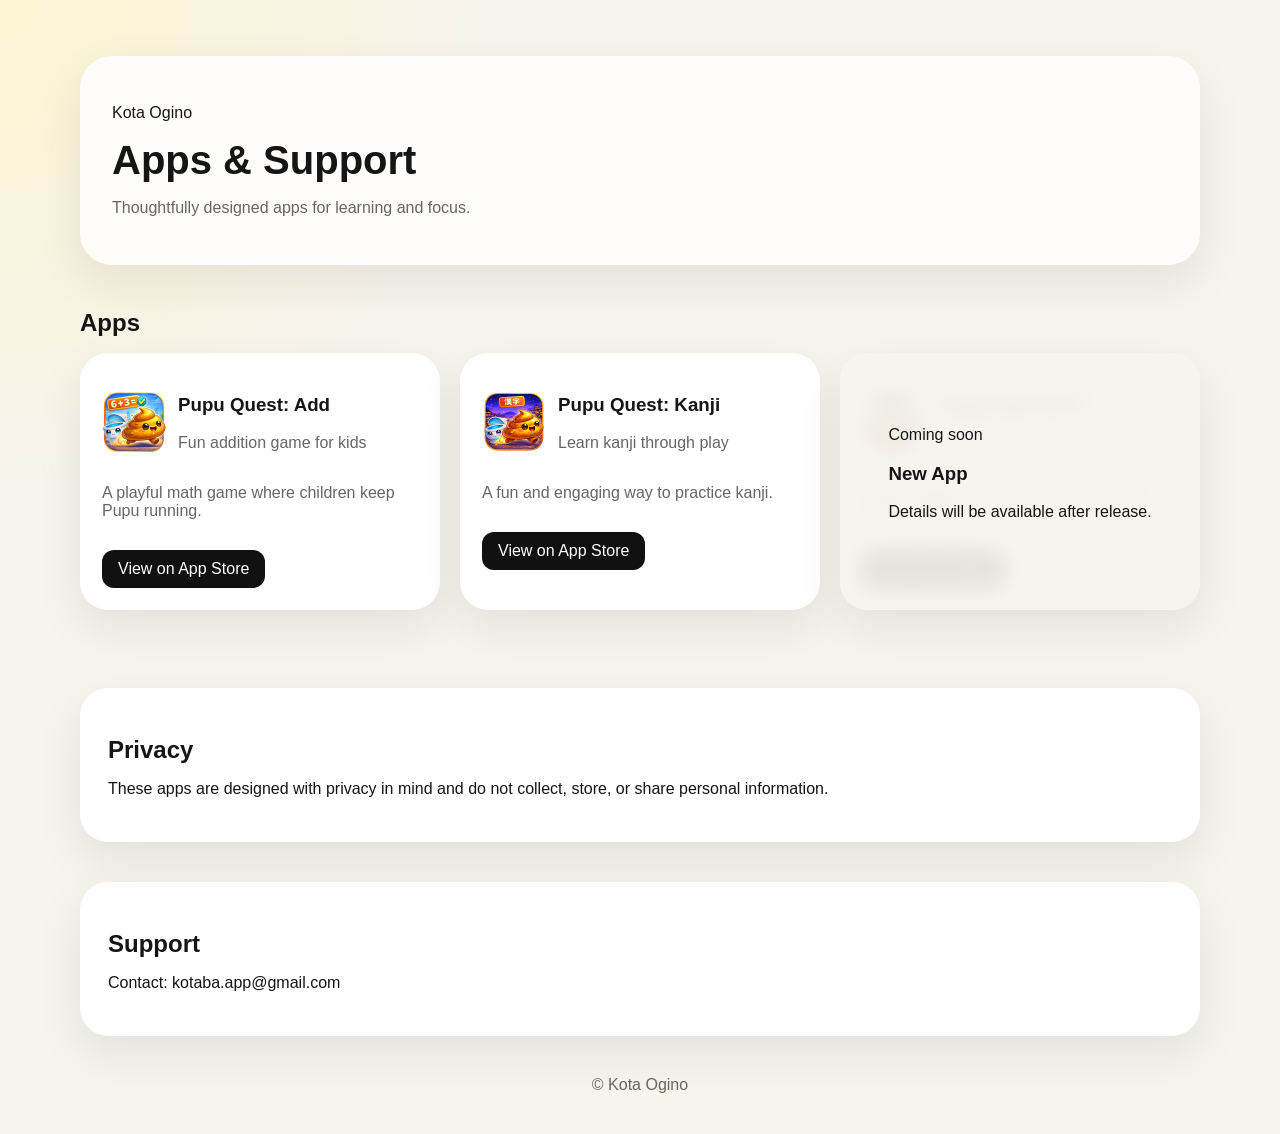
==== index.html @ b2f2ce7d "Update app description and restructure Study Now card" ====
<!DOCTYPE html>
<html lang="en">
<head>
  <meta charset="utf-8" />
  <meta name="viewport" content="width=device-width, initial-scale=1" />
  <title>Kota Ogino | Apps</title>
  <link rel="stylesheet" href="style.css" />
</head>
<body>

<header class="hero">
  <div class="container">
    <div class="hero-card">
      <p class="eyebrow">Kota Ogino</p>
      <h1>Apps & Support</h1>
      <p class="hero-copy">
        Thoughtfully designed apps for learning and focus.
      </p>
    </div>
  </div>
</header>

<main class="container">

  <!-- APPS -->
  <section class="section">
    <h2>Apps</h2>

    <div class="app-grid">

      <article class="app-card">
        <div class="app-top">
          <img src="pupuadd.png" class="app-icon-image" />
          <div>
            <h3>Pupu Quest: Add</h3>
            <p class="app-tagline">Fun addition game for kids</p>
          </div>
        </div>
        <p class="app-desc">A playful math game where children keep Pupu running.</p>
        <a class="btn btn-primary" href="#">View on App Store</a>
      </article>

      <article class="app-card">
        <div class="app-top">
          <img src="pupukanji.png" class="app-icon-image" />
          <div>
            <h3>Pupu Quest: Kanji</h3>
            <p class="app-tagline">Learn kanji through play</p>
          </div>
        </div>
        <p class="app-desc">A fun and engaging way to practice kanji.</p>
        <a class="btn btn-primary" href="#">View on App Store</a>
      </article>

<article class="app-card app-card-covered">

  <div class="app-top">
    <img src="studynow.png" class="app-icon-image" />
    <div>
      <h3>Study Now:JLPT</h3>
      <p class="app-tagline">Focus-first JLPT study</p>
    </div>
  </div>

  <p class="app-desc">
    A JLPT study app designed to help users stay focused.
  </p>

  <a class="btn btn-primary" href="study-now-jlpt.html">
    Open app page
  </a>

  <!-- COVER -->
  <div class="app-release-cover">
    <div class="app-release-cover-inner">
      <span class="app-release-badge">Coming soon</span>
      <h3 class="app-release-title">New App</h3>
      <p class="app-release-copy">
        Details will be available after release.
      </p>
    </div>
  </div>

</article> 

    </div>
  </section>

  <!-- PRIVACY -->
<section class="section legal">
  <h2>Privacy</h2>
  <p>
    These apps are designed with privacy in mind and do not collect,
    store, or share personal information.
  </p>
</section>

  <!-- SUPPORT -->
  <section class="section legal">
    <h2>Support</h2>
    <p>Contact: kotaba.app@gmail.com</p>
  </section>

</main>

<footer class="footer">
  © Kota Ogino
</footer>

</body>
</html>
---- style.css ----
:root {
  --bg: #f7f4ee;
  --bg-soft: #fffdf8;
  --surface: #ffffff;
  --text: #151515;
  --muted: #666666;
  --line: #e8e1d6;
  --accent: #f1cc4b;
  --shadow: 0 18px 48px rgba(0,0,0,0.08);
  --radius-xl: 28px;
  --max: 1120px;
}

body {
  margin: 0;
  font-family: -apple-system, BlinkMacSystemFont, sans-serif;
  background:
    radial-gradient(circle at top left, rgba(255,245,190,0.6), transparent 30%),
    var(--bg);
  color: var(--text);
}

.container {
  width: min(calc(100% - 32px), var(--max));
  margin: 0 auto;
}

.hero {
  padding: 56px 0 24px;
}

.hero-card {
  background: rgba(255,255,255,0.85);
  padding: 32px;
  border-radius: 32px;
  box-shadow: var(--shadow);
}

h1 { font-size: 2.5rem; margin: 10px 0; }
h2 { margin-bottom: 16px; }

.hero-copy, .app-desc, .app-tagline {
  color: var(--muted);
}

.app-grid {
  display: grid;
  grid-template-columns: repeat(3,1fr);
  gap: 20px;
}

.app-card {
  background: var(--surface);
  padding: 22px;
  border-radius: var(--radius-xl);
  box-shadow: var(--shadow);
  transition: 0.2s;
}

.app-card:hover {
  transform: translateY(-4px);
}
.app-card-covered {
  position: relative;
}

.app-release-cover {
  position: absolute;
  inset: 0;
  z-index: 10;

  display: flex;
  align-items: center;
  justify-content: center;

  background: rgba(247,244,238,0.92);
  backdrop-filter: blur(10px);

  border-radius: inherit;
}
.app-top {
  display: flex;
  gap: 12px;
  align-items: center;
}

.app-icon-image {
  width: 64px;
  height: 64px;
  border-radius: 18px;
}

.btn {
  display: inline-block;
  margin-top: 14px;
  padding: 10px 16px;
  border-radius: 12px;
  background: #111;
  color: white;
  text-decoration: none;
}

.btn:hover {
  background: #333;
}

.privacy-card {
  margin-top: 32px;
  padding: 28px;
  border-radius: var(--radius-xl);
  background: var(--surface);
  box-shadow: var(--shadow);
}

.legal {
  margin-top: 40px;
  padding: 28px;
  border-radius: var(--radius-xl);
  background: var(--surface);
  box-shadow: var(--shadow);
}

.footer {
  text-align: center;
  margin: 40px 0;
  color: var(--muted);
}
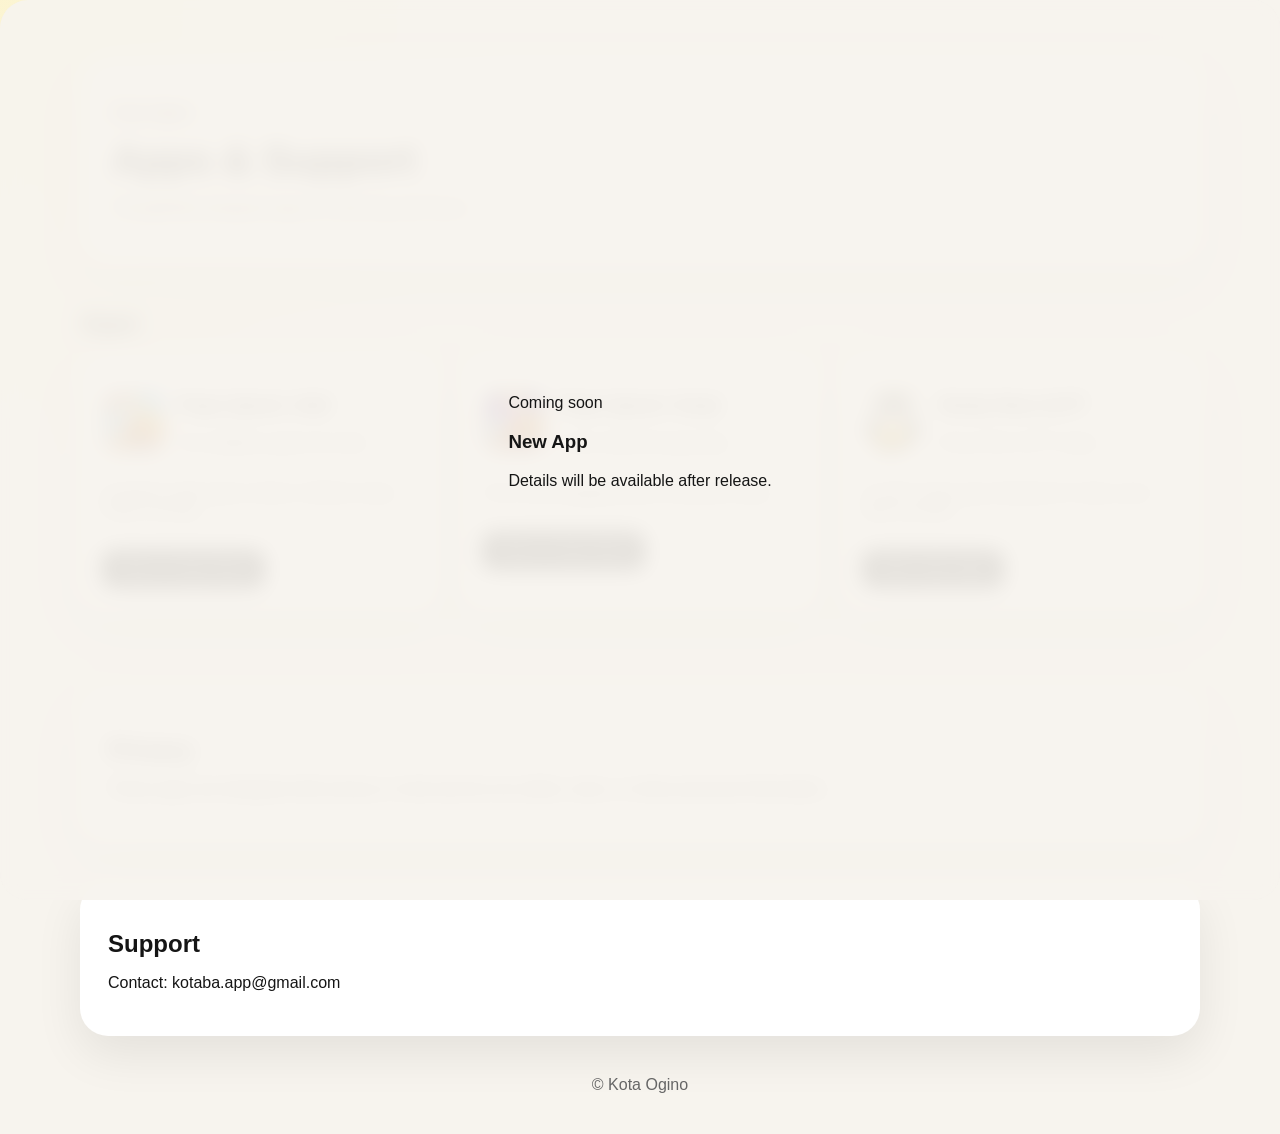
==== commit 2a11d451: "Fix app-card class in index.html" ====
--- a/index.html
+++ b/index.html
@@ -52,7 +52,7 @@
         <a class="btn btn-primary" href="#">View on App Store</a>
       </article>
 
-<article class="app-card app-card-covered">
+<article class="app-card">
 
   <div class="app-top">
     <img src="studynow.png" class="app-icon-image" />
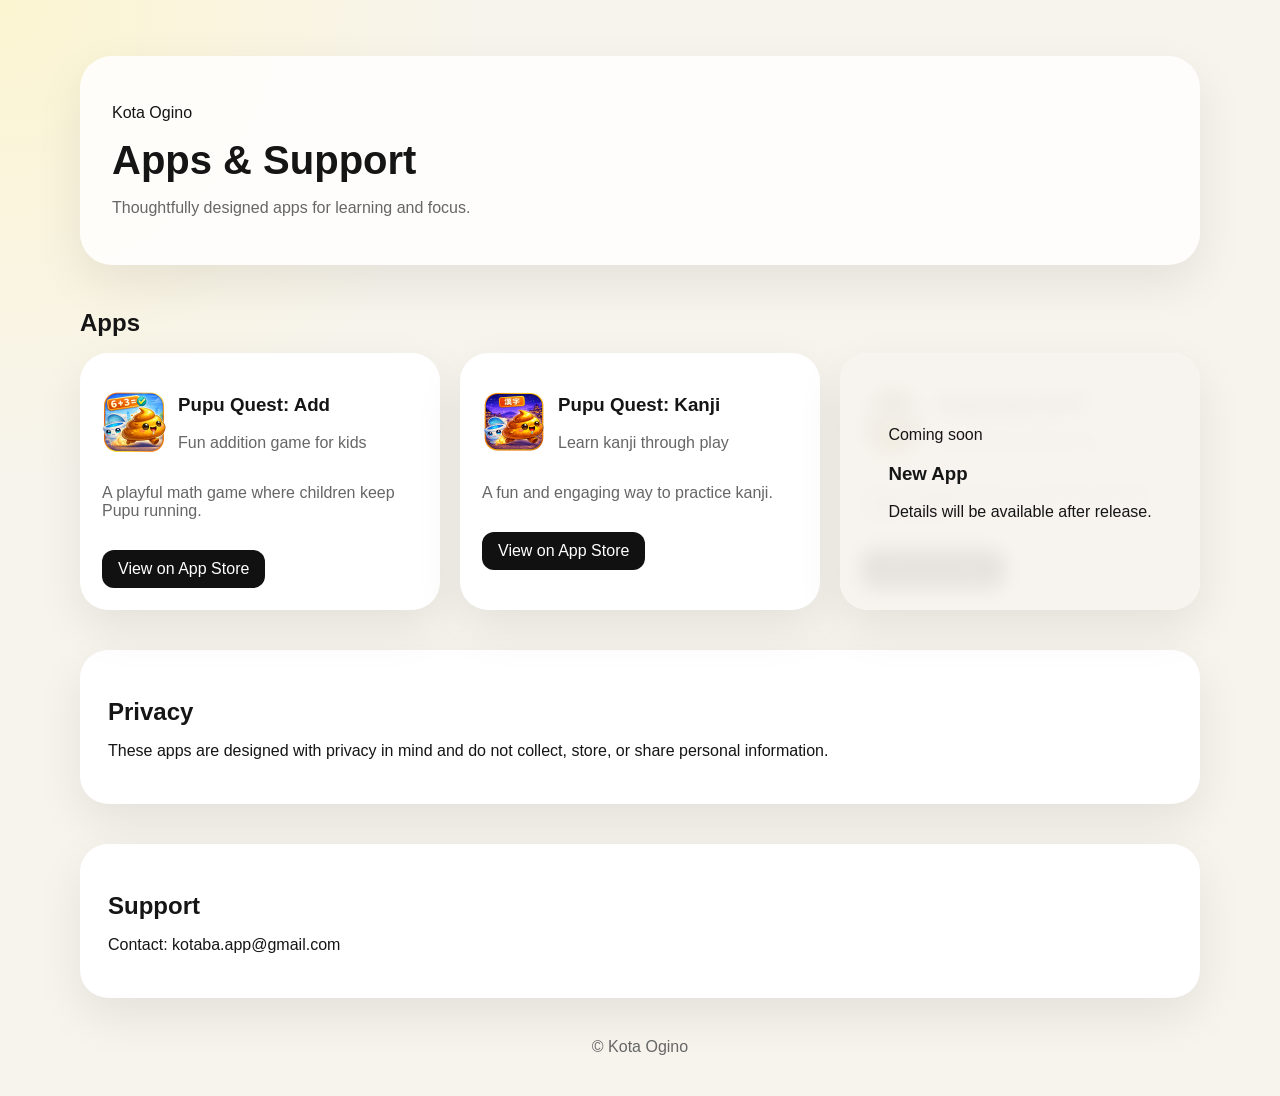
==== commit 96a56b33: "Refactor Study Now app card layout in index.html" ====
--- a/index.html
+++ b/index.html
@@ -52,7 +52,7 @@
         <a class="btn btn-primary" href="#">View on App Store</a>
       </article>
 
-<article class="app-card">
+      <article class="app-card app-card-covered">
 
   <div class="app-top">
     <img src="studynow.png" class="app-icon-image" />
@@ -81,9 +81,7 @@
     </div>
   </div>
 
-</article> -
-
+</article>
     </div>
   </section>
 
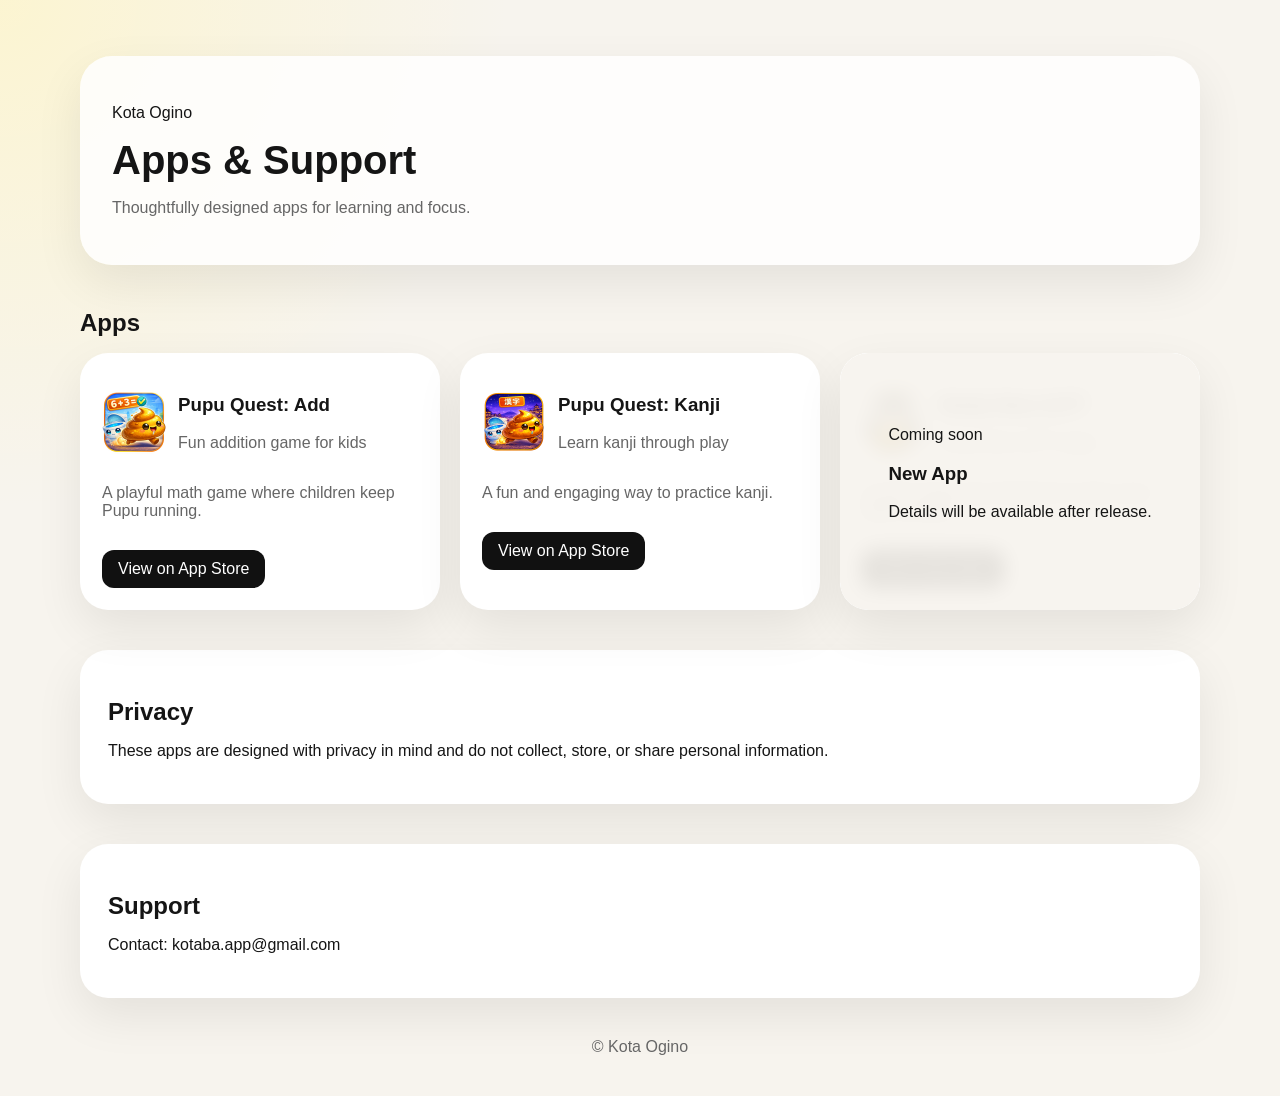
==== commit 870cd38f: "Update App Store links in index.html" ====
--- a/index.html
+++ b/index.html
@@ -37,7 +37,7 @@
           </div>
         </div>
         <p class="app-desc">A playful math game where children keep Pupu running.</p>
-        <a class="btn btn-primary" href="#">View on App Store</a>
+        <a class="btn btn-primary" href="https://apps.apple.com/jp/app/pupu-quest-add/id6758855396?l=en-US">View on App Store</a>
       </article>
 
       <article class="app-card">
@@ -49,7 +49,7 @@
           </div>
         </div>
         <p class="app-desc">A fun and engaging way to practice kanji.</p>
-        <a class="btn btn-primary" href="#">View on App Store</a>
+        <a class="btn btn-primary" href="https://apps.apple.com/jp/app/pupu-quest-elementary-kanji/id6759417474?l=en-US">View on App Store</a>
       </article>
 
       <article class="app-card app-card-covered">
--- a/style.css
+++ b/style.css
@@ -55,6 +55,8 @@
   border-radius: var(--radius-xl);
   box-shadow: var(--shadow);
   transition: 0.2s;
+  position: relative;
+  overflow: hidden; 
 }
 
 .app-card:hover {
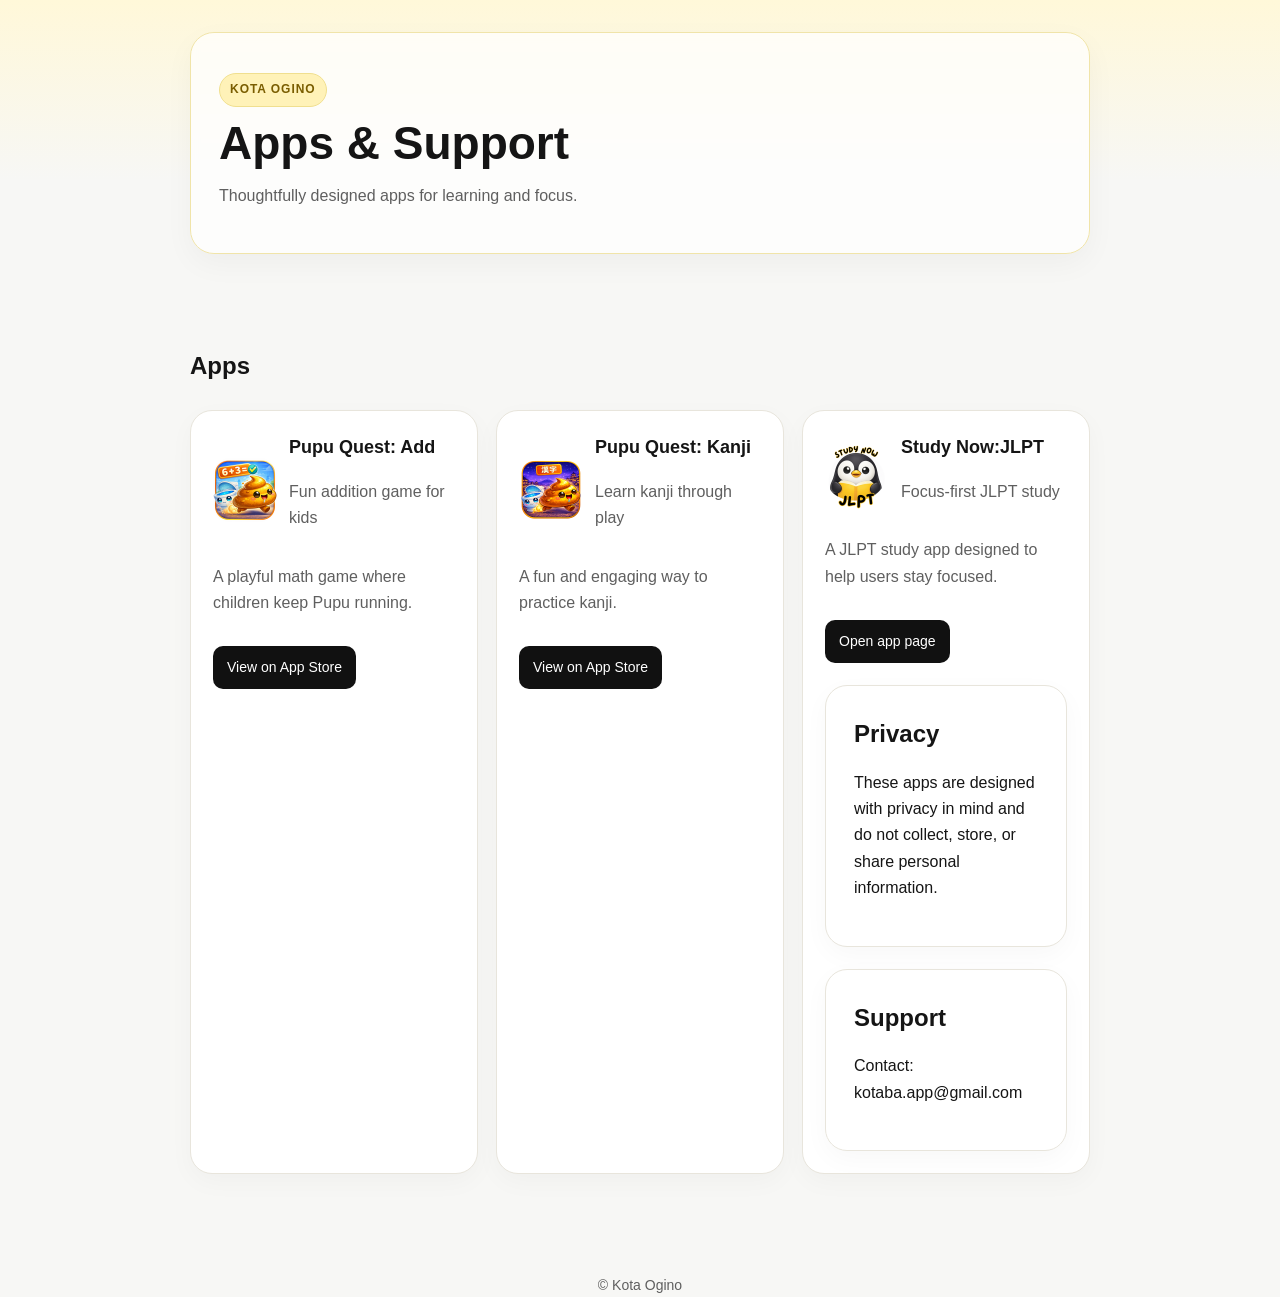
==== commit c6f98681: "Update index.html" ====
--- a/index.html
+++ b/index.html
@@ -70,20 +70,7 @@
     Open app page
   </a>
 
-  <!-- COVER -->
-  <div class="app-release-cover">
-    <div class="app-release-cover-inner">
-      <span class="app-release-badge">Coming soon</span>
-      <h3 class="app-release-title">New App</h3>
-      <p class="app-release-copy">
-        Details will be available after release.
-      </p>
-    </div>
-  </div>
 
-</article>
-    </div>
-  </section>
 
   <!-- PRIVACY -->
 <section class="section legal">
--- a/style.css
+++ b/style.css
@@ -1,85 +1,107 @@
 :root {
-  --bg: #f7f4ee;
-  --bg-soft: #fffdf8;
+  --bg: #f7f7f5;
+  --bg-accent: #fff8d9;
   --surface: #ffffff;
   --text: #151515;
-  --muted: #666666;
-  --line: #e8e1d6;
-  --accent: #f1cc4b;
-  --shadow: 0 18px 48px rgba(0,0,0,0.08);
-  --radius-xl: 28px;
-  --max: 1120px;
+  --muted: #5f5f5f;
+  --line: #e8e5dc;
+  --accent: #e9c64a;
+  --accent-dark: #7a5d00;
+
+  --shadow-soft: 0 8px 26px rgba(0,0,0,0.03);
+  --shadow-card: 0 10px 30px rgba(0,0,0,0.04);
+
+  --radius-xl: 24px;
+  --radius-lg: 22px;
+
+  --max: 900px;
 }
 
+/* Base */
 body {
   margin: 0;
-  font-family: -apple-system, BlinkMacSystemFont, sans-serif;
-  background:
-    radial-gradient(circle at top left, rgba(255,245,190,0.6), transparent 30%),
-    var(--bg);
+  font-family: -apple-system, BlinkMacSystemFont, "Segoe UI", Roboto, Helvetica, Arial, sans-serif;
+  background: linear-gradient(180deg, var(--bg-accent) 0, var(--bg) 180px);
   color: var(--text);
+  line-height: 1.65;
 }
 
 .container {
-  width: min(calc(100% - 32px), var(--max));
+  max-width: var(--max);
   margin: 0 auto;
+  padding: 32px 20px 60px;
 }
 
-.hero {
-  padding: 56px 0 24px;
+/* Hero (match legal pages) */
+.hero-card {
+  background: rgba(255,255,255,0.72);
+  backdrop-filter: blur(4px);
+  border: 1px solid #f0e4a9;
+  border-radius: var(--radius-xl);
+  padding: 28px;
+  box-shadow: var(--shadow-card);
 }
 
-.hero-card {
-  background: rgba(255,255,255,0.85);
-  padding: 32px;
-  border-radius: 32px;
-  box-shadow: var(--shadow);
+.eyebrow {
+  display: inline-block;
+  font-size: 12px;
+  letter-spacing: .08em;
+  text-transform: uppercase;
+  color: var(--accent-dark);
+  background: #fff2b8;
+  border: 1px solid #f0df8f;
+  border-radius: 999px;
+  padding: 6px 10px;
+  margin-bottom: 12px;
+  font-weight: 700;
 }
 
-h1 { font-size: 2.5rem; margin: 10px 0; }
-h2 { margin-bottom: 16px; }
+h1 {
+  margin: 0 0 8px;
+  font-size: clamp(32px, 6vw, 46px);
+  line-height: 1.05;
+}
 
-.hero-copy, .app-desc, .app-tagline {
+h2 {
+  margin: 0 0 12px;
+  font-size: 24px;
+}
+
+h3 {
+  margin: 0;
+  font-size: 18px;
+}
+
+.hero-copy,
+.app-desc,
+.app-tagline {
   color: var(--muted);
 }
 
+/* Grid */
 .app-grid {
   display: grid;
   grid-template-columns: repeat(3,1fr);
-  gap: 20px;
+  gap: 18px;
+  margin-top: 24px;
 }
 
+/* Cards */
 .app-card {
   background: var(--surface);
+  border: 1px solid var(--line);
+  border-radius: var(--radius-lg);
   padding: 22px;
-  border-radius: var(--radius-xl);
-  box-shadow: var(--shadow);
+  box-shadow: var(--shadow-soft);
+  position: relative;
+  overflow: hidden;
   transition: 0.2s;
-  position: relative;
-  overflow: hidden; 
 }
 
 .app-card:hover {
-  transform: translateY(-4px);
-}
-.app-card-covered {
-  position: relative;
+  transform: translateY(-2px);
 }
 
-.app-release-cover {
-  position: absolute;
-  inset: 0;
-  z-index: 10;
-
-  display: flex;
-  align-items: center;
-  justify-content: center;
-
-  background: rgba(247,244,238,0.92);
-  backdrop-filter: blur(10px);
-
-  border-radius: inherit;
-}
 .app-top {
   display: flex;
   gap: 12px;
@@ -92,38 +114,77 @@
   border-radius: 18px;
 }
 
+/* Button (simpler like legal pages) */
 .btn {
   display: inline-block;
   margin-top: 14px;
-  padding: 10px 16px;
-  border-radius: 12px;
+  padding: 10px 14px;
+  border-radius: 10px;
   background: #111;
   color: white;
   text-decoration: none;
+  font-size: 14px;
 }
 
 .btn:hover {
   background: #333;
 }
 
-.privacy-card {
-  margin-top: 32px;
-  padding: 28px;
-  border-radius: var(--radius-xl);
-  background: var(--surface);
-  box-shadow: var(--shadow);
+/* Overlay */
+.app-release-cover {
+  position: absolute;
+  inset: 0;
+  z-index: 1;
+
+  display: flex;
+  align-items: center;
+  justify-content: center;
+
+  background: rgba(255,255,255,0.85);
+  backdrop-filter: blur(4px);
 }
 
-.legal {
-  margin-top: 40px;
+/* Sections (match legal card style) */
+.legal,
+.privacy-card {
+  background: var(--surface);
+  border: 1px solid var(--line);
+  border-radius: var(--radius-lg);
   padding: 28px;
-  border-radius: var(--radius-xl);
-  background: var(--surface);
-  box-shadow: var(--shadow);
+  margin-top: 22px;
+  box-shadow: var(--shadow-soft);
 }
 
+/* Footer */
 .footer {
   text-align: center;
-  margin: 40px 0;
+  margin-top: 40px;
   color: var(--muted);
+  font-size: 14px;
 }
+
+/* Responsive */
+@media (max-width: 900px) {
+  .app-grid {
+    grid-template-columns: repeat(2,1fr);
+  }
+}
+
+@media (max-width: 640px) {
+  .app-grid {
+    grid-template-columns: 1fr;
+  }
+
+  .container {
+    padding: 24px 16px 50px;
+  }
+
+  .app-card {
+    padding: 18px;
+  }
+
+  .btn {
+    width: 100%;
+    text-align: center;
+  }
+}
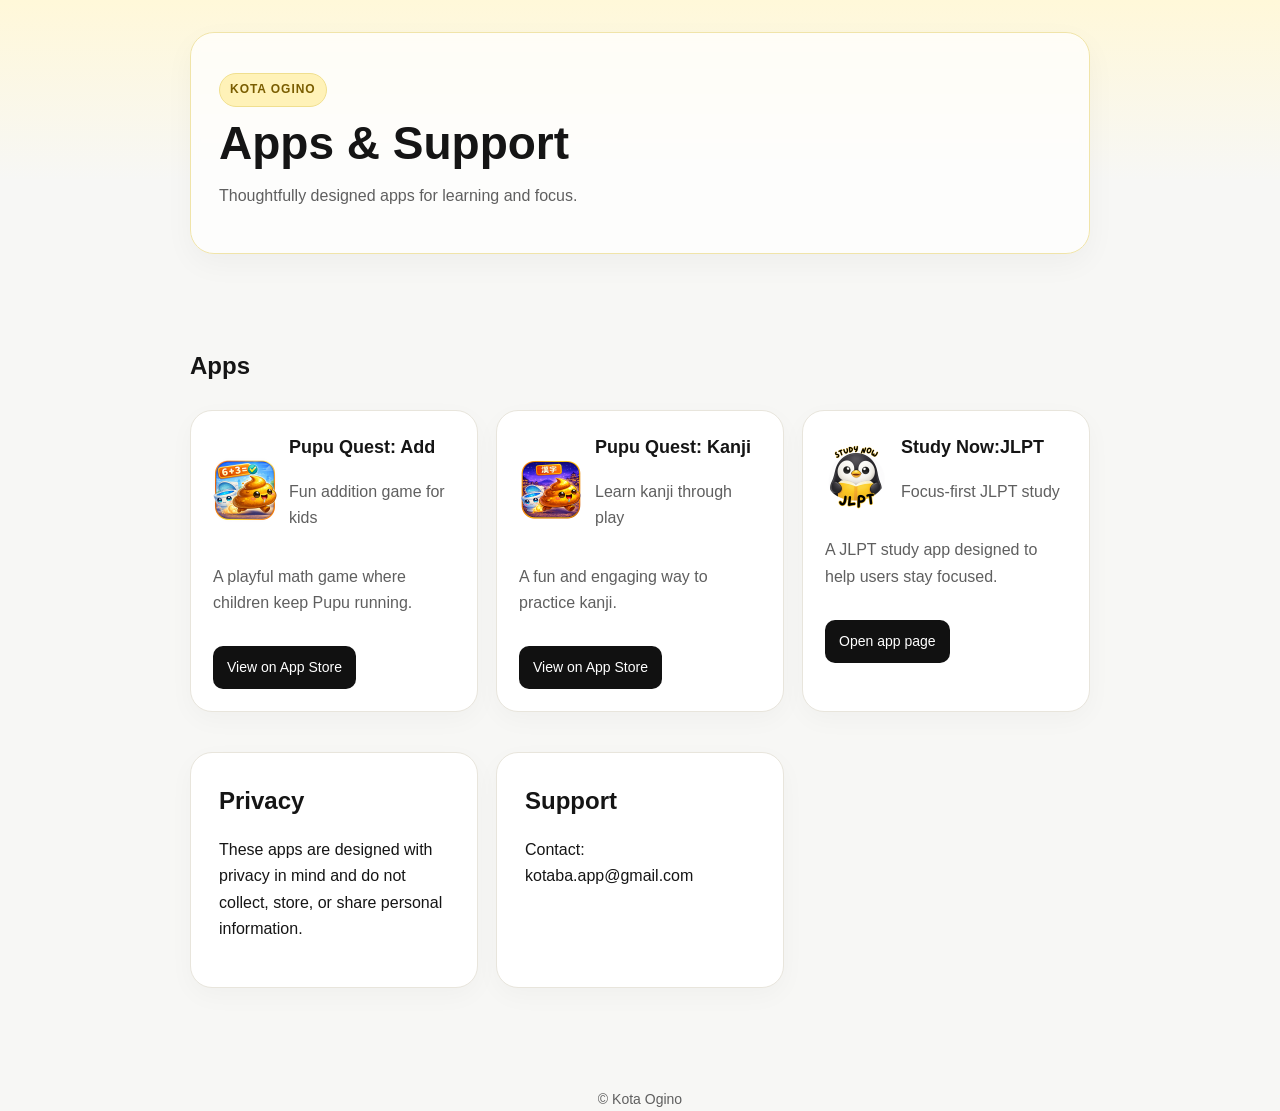
==== commit 22e57620: "Update index.html" ====
--- a/index.html
+++ b/index.html
@@ -52,7 +52,7 @@
         <a class="btn btn-primary" href="https://apps.apple.com/jp/app/pupu-quest-elementary-kanji/id6759417474?l=en-US">View on App Store</a>
       </article>
 
-      <article class="app-card app-card-covered">
+      <article class="app-card">
 
   <div class="app-top">
     <img src="studynow.png" class="app-icon-image" />
@@ -61,15 +61,15 @@
       <p class="app-tagline">Focus-first JLPT study</p>
     </div>
   </div>
-
+      
   <p class="app-desc">
     A JLPT study app designed to help users stay focused.
   </p>
-
+      
   <a class="btn btn-primary" href="study-now-jlpt.html">
     Open app page
   </a>
-
+      </article>
 
 
   <!-- PRIVACY -->
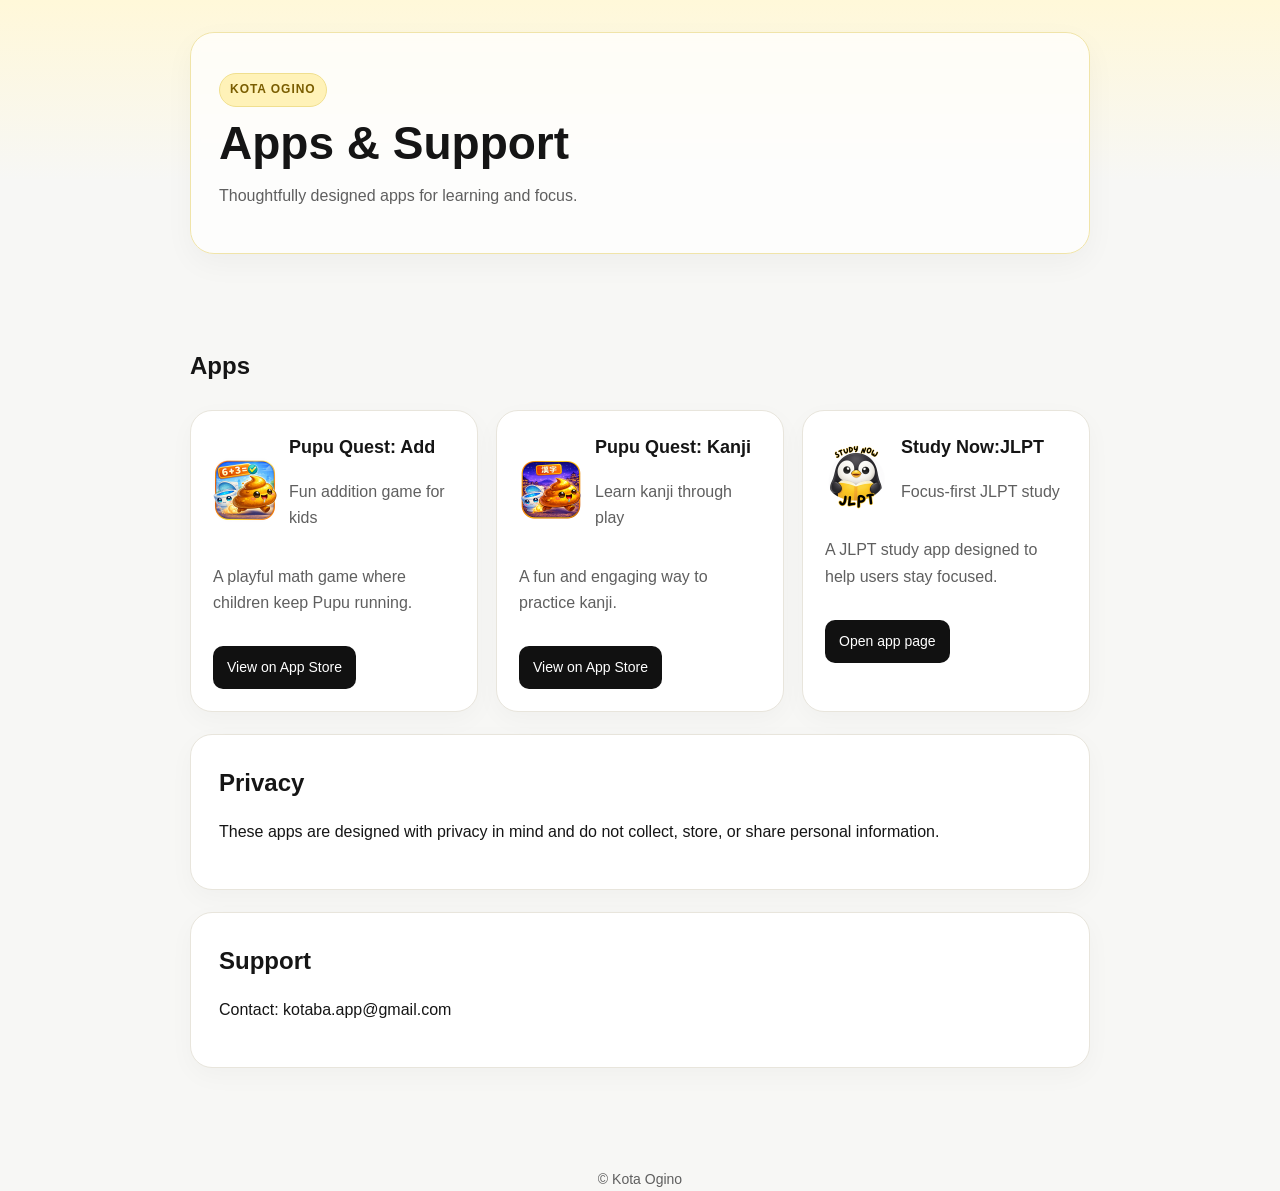
==== commit 3e2650bd: "Update index.html" ====
--- a/index.html
+++ b/index.html
@@ -70,8 +70,8 @@
     Open app page
   </a>
       </article>
-
-
+    </div>
+  </section>
   <!-- PRIVACY -->
 <section class="section legal">
   <h2>Privacy</h2>
